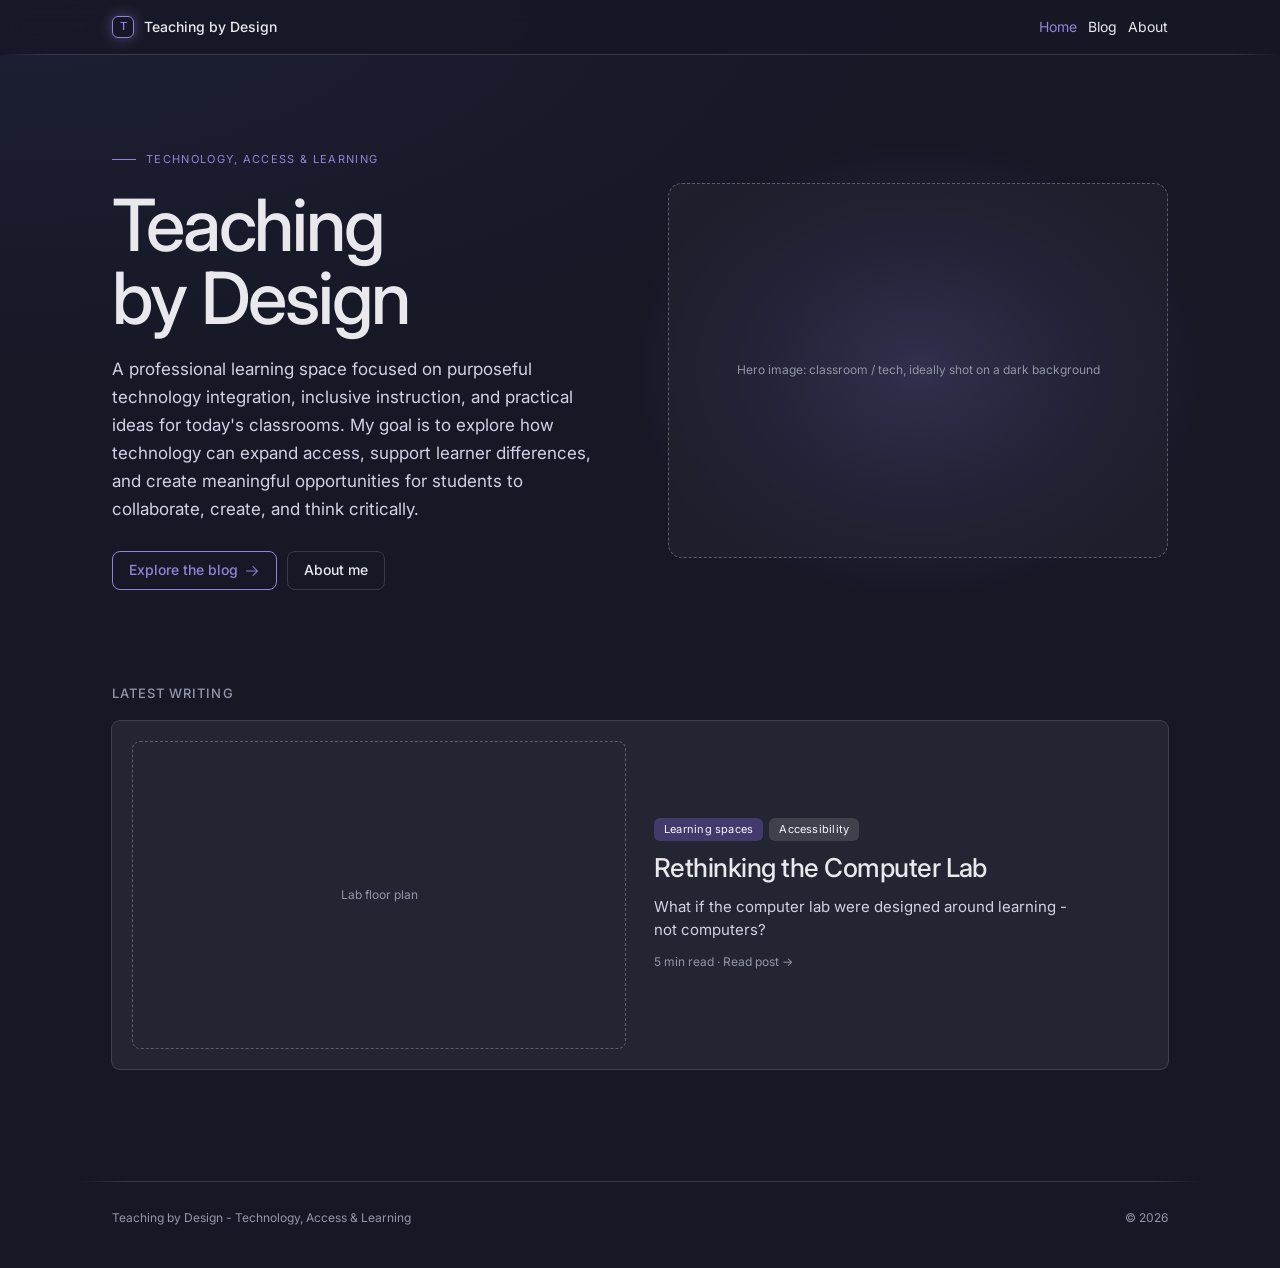
==== index.html @ f16581b7 "Add static HTML and CSS site from the design handover Plain HTML/CSS port of the Claude Design "Teac" ====
<!DOCTYPE html>
<html lang="en">
<head>
<meta charset="utf-8">
<meta name="viewport" content="width=device-width, initial-scale=1">
<title>Teaching by Design</title>
<meta name="description" content="A professional learning space focused on purposeful technology integration, inclusive instruction, and practical ideas for today's classrooms.">
<link rel="stylesheet" href="css/nocturne.css">
<link rel="stylesheet" href="css/site.css">
</head>
<body>
<div class="page">
  <header class="site-header">
    <nav class="nav container">
      <a href="index.html" class="nav-brand"><span class="brand-mark">T</span><span>Teaching by Design</span></a>
      <a href="index.html" aria-current="page">Home</a>
      <a href="blog.html">Blog</a>
      <a href="#">About</a>
    </nav>
    <div class="rule"></div>
  </header>

  <main>
    <section class="hero container">
      <div class="hero-text">
        <div class="eyebrow">Technology, Access &amp; Learning</div>
        <h1>Teaching by Design</h1>
        <p class="lede">A professional learning space focused on purposeful technology integration, inclusive instruction, and practical ideas for today's classrooms. My goal is to explore how technology can expand access, support learner differences, and create meaningful opportunities for students to collaborate, create, and think critically.</p>
        <div class="hero-actions">
          <a class="btn btn-primary" href="blog.html">Explore the blog
            <svg width="16" height="16" viewBox="0 0 256 256" fill="currentColor" aria-hidden="true"><path d="M221.66,133.66l-72,72a8,8,0,0,1-11.32-11.32L196.69,136H40a8,8,0,0,1,0-16H196.69L138.34,61.66a8,8,0,0,1,11.32-11.32l72,72A8,8,0,0,1,221.66,133.66Z"></path></svg>
          </a>
          <a class="btn btn-secondary" href="#">About me</a>
        </div>
      </div>
      <div class="hero-media">
        <div class="lighten">
          <div class="image-placeholder rounded-lg">Hero image: classroom / tech, ideally shot on a dark background</div>
        </div>
      </div>
    </section>

    <section class="latest container">
      <h6 class="section-label">Latest writing</h6>
      <a href="rethinking-the-computer-lab.html" class="card elev-sm feature-card">
        <div class="lighten">
          <div class="image-placeholder">Lab floor plan</div>
        </div>
        <div class="feature-card-text">
          <div class="tags"><span class="tag tag-accent">Learning spaces</span><span class="tag tag-neutral">Accessibility</span></div>
          <div class="post-title">Rethinking the Computer Lab</div>
          <p class="lede">What if the computer lab were designed around learning - not computers?</p>
          <div class="card-meta">5 min read · Read post →</div>
        </div>
      </a>
    </section>
  </main>

  <footer class="site-footer container">
    <span>Teaching by Design - Technology, Access &amp; Learning</span>
    <span>© 2026</span>
  </footer>
</div>
</body>
</html>
---- css/nocturne.css ----
/* Nocturne -  -  - design-system tokens and component classes. This file is the source of truth for the system's look; retune it here and see readme.md. */
@import url('https://fonts.googleapis.com/css2?family=Inter:wght@400;500;600;700&display=swap');

:root {
  --color-bg: #161826;
  --color-surface: #232532;
  --color-text: #e9e9ed;
  --color-accent: #9184d9; /* review round 7 (Barron): the accent moves to
     the product's blurple -  -  - OKLCH hue 289.2, the hue of the app's own Pro
     accent (#9a8fe0, --om-accent-pro) -  -  - at the same lightness the steel
     accent held (L 0.660, so the documented ratios survive) and chroma
     in the product blurple's own range (its token sits at C 0.118; the
     accent takes 0.125, from the old steel's 0.030):
     the accent now reads as an accent rather than another neutral. */
  --color-accent-2: #a7a1db; /* the machine-derived stand-in follows: same
     hue, same L 0.734, chroma at the same 2:3 proportion it held */
  --color-divider: color-mix(in srgb, #e9e9ed 16%, transparent);

  /* Tonal ramps -  -  - generated in OKLCH on one shared lightness scale, so the
     same step of any role matches the others in visual value. */
  --color-neutral-100: #f3f5fe;
  --color-neutral-200: #e4e7f5;
  --color-neutral-300: #cfd3e5;
  --color-neutral-400: #b2b6ca;
  --color-neutral-500: #9397ab;
  --color-neutral-600: #75798c;
  --color-neutral-700: #595d6c;
  --color-neutral-800: #3f424d;
  --color-neutral-900: #292b31;

  --color-accent-100: #f5f4ff;
  --color-accent-200: #e7e5fe;
  --color-accent-300: #d2cefd;
  --color-accent-400: #b5abfc;
  --color-accent-500: #968ae0;
  --color-accent-600: #796cbf;
  --color-accent-700: #5d5294;
  --color-accent-800: #423a6a;
  --color-accent-900: #2b2741;

  --color-accent-2-100: #f5f4ff;
  --color-accent-2-200: #e7e5fe;
  --color-accent-2-300: #d2cefd;
  --color-accent-2-400: #b5afe8;
  --color-accent-2-500: #9690c9;
  --color-accent-2-600: #7972a9;
  --color-accent-2-700: #5c5783;
  --color-accent-2-800: #423e5d;
  --color-accent-2-900: #2b293a;

  /* Deck section-divider ground -  -  - review round 3: saturation as presence.
     Dividers take a saturated deep indigo (hue 277, the neutral ramp's own
     family; C 0.094 -  -  - written when the accent held C 0.030, before the
     round-7 blurple raised it past the ground's) with a lighter bloom and
     a ghost tint of the same hue, while the slide grounds stay
     desaturated. Deck-scale fills only -  -  - not interface colors. */
  --color-section: #262a60;
  --color-section-glow: #353b80;
  --color-section-ghost: #4c5397;

  --font-heading: "Inter", system-ui, sans-serif;
  --font-heading-weight: 500;
  --font-body: "Inter", system-ui, sans-serif;

  --space-1: 2.8px;
  --space-2: 5.6px;
  --space-3: 8.4px;
  --space-4: 11.2px;
  --space-6: 16.8px;
  --space-8: 22.4px;

  --radius-sm: 4px;
  --radius-md: 8px;
  --radius-lg: 14px;

  /* Elevation -  -  - derived from the ground: soft ink-tinted shadows on a
     light theme, a hairline edge + ambient darkness on a dark one. */
  --shadow-sm: 0 0 0 1px #3f424d;
  --shadow-md: 0 0 0 1px #595d6c, 0 6px 18px rgba(0,0,0,0.55);
  --shadow-lg: 0 0 0 1px #9397ab, 0 16px 40px rgba(0,0,0,0.65);
}

body {
  background: var(--color-bg);
  color: var(--color-text);
  font-family: var(--font-body);
}
h1, h2, h3, h4 { font-family: var(--font-heading); font-weight: var(--font-heading-weight); }

.lighten{mix-blend-mode:lighten;background-color:transparent}

/* - �� - �� - �� - �� - �� - �� - �� - �� - �� - �� - �� - �� - �� - �� - �� - �� - �� - �� - �� - �� - �� - �� - �� - �� - �� - �� - �� - �� - �� - �� - �� - �� - �� - �� - �� - �� - �� - �� - �� - �� - �� - �� - �� - �� - �� - �� - �� - �� - �� - �� - �� - �� - �� - �� - �� - �� - �� - �� - �� - �� - �� - �� - �� - �� - �� - �� - �� - �� - �� - �� - �� - �� - �� - ��
   Components -  -  - built with the tokens above. Plain CSS
   on plain HTML: no JavaScript, no build step. Each class is documented in
   readme.md and demonstrated in foundations/ and components/.
 - �� - �� - �� - �� - �� - �� - �� - �� - �� - �� - �� - �� - �� - �� - �� - �� - �� - �� - �� - �� - �� - �� - �� - �� - �� - �� - �� - �� - �� - �� - �� - �� - �� - �� - �� - �� - �� - �� - �� - �� - �� - �� - �� - �� - �� - �� - �� - �� - �� - �� - �� - �� - �� - �� - �� - �� - �� - �� - �� - �� - �� - �� - �� - �� - �� - �� - �� - �� - �� - �� */

*, *::before, *::after { box-sizing: border-box; }
body { margin: 0; font-size: 15px; line-height: 1.55; font-weight: 400; }
h1, h2, h3, h4, h5, h6 {
  font-family: var(--font-heading); font-weight: var(--font-heading-weight);
  line-height: 1.12; letter-spacing: -0.015em; margin: 0 0 var(--space-2);
}
h1 { font-size: 42px; }
h2 { font-size: 32px; }
h3 { font-size: 25px; }
h4 { font-size: 20px; }
h5 { font-size: 16px; }
h6 { font-size: 13px; }
h6 { letter-spacing: 0.08em; text-transform: uppercase; }
p { margin: 0 0 var(--space-3); }
a { color: var(--color-accent); text-underline-offset: 3px; }
img { display: block; max-width: 100%; }
figure { margin: 0; }
figcaption {
  font-size: 11px; margin-top: var(--space-1);
  color: color-mix(in srgb, var(--color-text) 55%, transparent);
}
.text-muted { color: color-mix(in srgb, var(--color-text) 55%, transparent); }
:focus { outline: none; }
:focus-visible { outline: 2px solid var(--color-accent); outline-offset: 2px; }
::selection { background: color-mix(in srgb, var(--color-accent) 30%, transparent); }

/* -  -  - rules -  -  - */
/* Rules fade to transparent at both ends instead of stopping cleanly -  -  - a
   Nocturne signature. The ramp is 48px an end (one deck baseline unit),
   painted from the same divider token. Freestanding rules fade; box
   outlines, in-control separators, and short accent marks stay solid. */
.hr {
  height: 1px; border: 0; margin: var(--space-4) 0;
  background: linear-gradient(to right,
    transparent, var(--color-divider) 48px,
    var(--color-divider) calc(100% - 48px), transparent);
}

/* -  -  - buttons -  -  - */
.btn {
  display: inline-flex; align-items: center; justify-content: center; gap: 6px;
  cursor: pointer; text-decoration: none;
  font-family: var(--font-heading); font-weight: var(--font-heading-weight);
  font-size: 14px; line-height: 1.2; color: var(--color-text); /* matches the .input's 14px -  -  - 
     the pair sits side by side in sign-up rows */
  background: transparent; border: 1px solid transparent;
  padding: var(--space-2) calc(var(--space-3) * 1.2);
  border-radius: var(--radius-md);
}
.btn svg { display: block; }
.btn:disabled { opacity: 0.45; cursor: not-allowed; }
.btn-primary { color: var(--color-accent); border-color: var(--color-accent); }
.btn-primary:hover { background: color-mix(in srgb, var(--color-accent) 12%, transparent); }
.btn-primary:active { background: color-mix(in srgb, var(--color-accent) 22%, transparent); }
.btn-secondary { border-color: var(--color-divider); }
.btn-secondary:hover { background: color-mix(in srgb, var(--color-text) 7%, transparent); }
.btn-secondary:active { background: color-mix(in srgb, var(--color-text) 14%, transparent); }
.btn-ghost { color: var(--color-accent); padding-inline: var(--space-1); }
.btn-ghost:hover { background: color-mix(in srgb, var(--color-accent) 10%, transparent); }
.btn-ghost:active { background: color-mix(in srgb, var(--color-accent) 18%, transparent); }
.btn-icon { width: 36px; height: 36px; padding: 0; }
.btn-block { width: 100%; margin-top: var(--space-2); }

/* -  -  - forms -  -  - */
.field > label {
  display: block; font-size: 12px; margin-bottom: 5px;
  color: color-mix(in srgb, var(--color-text) 70%, transparent);
}
.input {
  width: 100%; min-height: 36px; padding: 6px 10px; font: inherit;
  font-size: 14px; color: var(--color-text); caret-color: var(--color-accent);
  background: var(--color-surface);
  border: 1px solid var(--color-divider); border-radius: var(--radius-md);
}
.input:hover { border-color: color-mix(in srgb, var(--color-text) 45%, transparent); }
.input:focus-visible { border-color: var(--color-accent); outline-offset: 0; }
textarea.input { min-height: 90px; resize: vertical; }
.radio { display: inline-flex; align-items: center; gap: 8px; cursor: pointer; font-size: 14px; }
.radio input, .seg-opt input {
  position: absolute; opacity: 0; width: 0; height: 0; pointer-events: none;
}
.radio .dot {
  width: 16px; height: 16px; flex: none; border-radius: 50%;
  border: 1.5px solid var(--color-divider);
}
.radio:hover .dot { border-color: var(--color-accent); }
.radio input:checked + .dot {
  border-color: var(--color-accent); background: var(--color-accent);
  box-shadow: inset 0 0 0 4px var(--color-bg);
}
.radio input:focus-visible + .dot { outline: 2px solid var(--color-accent); outline-offset: 2px; }
.seg {
  display: inline-flex; overflow: hidden;
  border: 1px solid var(--color-divider); border-radius: var(--radius-md);
}
.seg-opt {
  display: inline-flex; align-items: center; gap: 6px;
  padding: 7px 12px; font-size: 13px; cursor: pointer;
}
.seg-opt + .seg-opt { border-left: 1px solid var(--color-divider); }
.seg-opt:has(input:checked) { color: var(--color-accent); box-shadow: inset 0 0 0 1px var(--color-accent); }
.seg-opt:not(:has(input:checked)):hover { background: color-mix(in srgb, var(--color-text) 7%, transparent); }
.seg-opt:has(input:focus-visible) { outline: 2px solid var(--color-accent); outline-offset: -2px; }

/* -  -  - cards -  -  - */
.card {
  display: flex; flex-direction: column; gap: var(--space-2);
  padding: var(--space-3); border-radius: var(--radius-md); background: var(--color-surface);
}
.card-kicker { font-size: 10px; letter-spacing: 0.1em; text-transform: uppercase; color: var(--color-accent); }
.card-title {
  font-family: var(--font-heading); font-weight: var(--font-heading-weight);
  font-size: 17px; line-height: 1.2;
}
.card-body { margin: 0; font-size: 13px; opacity: 0.8; flex: 1; }
.card-meta {
  display: flex; align-items: center; gap: 6px; font-size: 11px;
  color: color-mix(in srgb, var(--color-text) 50%, transparent);
}
.elev-sm { box-shadow: var(--shadow-sm); }
.elev-md { box-shadow: var(--shadow-md); }
.elev-lg { box-shadow: var(--shadow-lg); }

/* -  -  - tags -  -  - */
.tag {
  display: inline-flex; align-items: center; font-size: 11px;
  letter-spacing: 0.02em; padding: 3px 10px;
  border-radius: calc(var(--radius-md) * 0.75);
}
.tag-accent { background: var(--color-accent-800); color: var(--color-accent-100); }
.tag-accent-2 { background: var(--color-accent-2-800); color: var(--color-accent-2-100); }
.tag-neutral { background: var(--color-neutral-800); color: var(--color-neutral-100); }
.tag-outline { border: 1px solid var(--color-accent); color: var(--color-accent); }

/* -  -  - navigation -  -  - */
.nav {
  display: flex; align-items: center; gap: var(--space-4);
  padding: var(--space-3) var(--space-4);
  border-bottom: none;
}
.nav-brand {
  font-family: var(--font-heading); font-weight: var(--font-heading-weight);
  font-size: 18px; margin-right: auto;
}
.nav a { color: inherit; text-decoration: none; font-size: 14px; }
.nav a:hover, .nav a[aria-current='page'] { color: var(--color-accent); }

/* -  -  - tables -  -  - */
.table { width: 100%; border-collapse: collapse; font-size: 14px; }
.table th {
  text-align: left; font-size: 11px; letter-spacing: 0.08em; text-transform: uppercase;
  color: color-mix(in srgb, var(--color-text) 60%, transparent);
  padding: var(--space-2); border-bottom: 1px solid transparent; /* keeps layout; the row paints the fading rule */
}
.table td {
  padding: var(--space-2);
  border-bottom: 1px solid transparent;
}
/* Row rules as row-level strips so the end-fade spans the row, not each cell. */
.table thead tr {
  background: linear-gradient(to right,
    transparent, var(--color-divider) 48px,
    var(--color-divider) calc(100% - 48px), transparent) no-repeat bottom / 100% 1px;
}
.table tbody tr {
  background: linear-gradient(to right,
    transparent, color-mix(in srgb, var(--color-text) 8%, transparent) 48px,
    color-mix(in srgb, var(--color-text) 8%, transparent) calc(100% - 48px), transparent) no-repeat bottom / 100% 1px;
}
.table tbody tr:hover {
  /* the hover tint layers over the row rule, which keeps painting */
  background:
    linear-gradient(color-mix(in srgb, var(--color-text) 4%, transparent),
                    color-mix(in srgb, var(--color-text) 4%, transparent)) no-repeat 0 0 / 100% 100%,
    linear-gradient(to right,
      transparent, color-mix(in srgb, var(--color-text) 8%, transparent) 48px,
      color-mix(in srgb, var(--color-text) 8%, transparent) calc(100% - 48px), transparent) no-repeat bottom / 100% 1px;
}

/* -  -  - dialog -  -  - */
.dialog-backdrop {
  position: fixed; inset: 0; display: grid; place-items: center;
  padding: var(--space-4);
  background: color-mix(in srgb, var(--color-neutral-900) 50%, transparent);
}
.dialog {
  width: min(440px, 100%); display: flex; flex-direction: column; gap: var(--space-3);
  padding: var(--space-4); border-radius: var(--radius-lg);
  background: var(--color-surface); box-shadow: var(--shadow-lg);
}
.dialog-title {
  font-family: var(--font-heading); font-weight: var(--font-heading-weight);
  font-size: 20px;
}
.dialog-body { font-size: 14px; opacity: 0.85; }
.dialog-actions { display: flex; justify-content: flex-end; gap: var(--space-2); margin-top: var(--space-2); }
---- css/site.css ----
/* Site layout for Teaching by Design, built on the Nocturne tokens in nocturne.css. */

html { scroll-behavior: smooth; }
body {
  background: radial-gradient(120% 70% at 0% 0%, #1d2033 0%, var(--color-bg) 60%) fixed var(--color-bg);
}
a { color: var(--color-accent); }
a:hover { color: var(--color-accent-300); }

.page { min-height: 100vh; display: flex; flex-direction: column; }
main { flex: 1; }
.container { max-width: 1120px; margin: 0 auto; width: 100%; }

/* Rules fade to transparent at both ends. */
.rule {
  height: 1px;
  background: linear-gradient(to right, transparent, var(--color-divider) 48px, var(--color-divider) calc(100% - 48px), transparent);
}

/* -  -  - header -  -  - */
.site-header {
  position: sticky; top: 0; z-index: 5;
  background: color-mix(in srgb, var(--color-bg) 82%, transparent);
  backdrop-filter: blur(10px);
}
.site-header .nav { padding: 16px 32px; }
.nav-brand { display: flex; align-items: center; gap: 10px; font-size: 16px; }
.brand-mark {
  width: 22px; height: 22px; border-radius: 6px;
  border: 1px solid var(--color-accent);
  box-shadow: 0 0 14px color-mix(in srgb, var(--color-accent) 45%, transparent);
  display: grid; place-items: center; font-size: 11px; color: var(--color-accent);
}

/* -  -  - footer -  -  - */
.site-footer {
  padding: 28px 32px 40px;
  display: flex; gap: 16px; justify-content: space-between; flex-wrap: wrap;
  font-size: 12px; color: var(--color-neutral-500);
  background: linear-gradient(to right, transparent, var(--color-divider) 48px, var(--color-divider) calc(100% - 48px), transparent) no-repeat top / 100% 1px;
}

/* -  -  - shared bits -  -  - */
.eyebrow {
  display: flex; align-items: center; gap: 10px;
  font-size: 11px; letter-spacing: 0.12em; text-transform: uppercase; color: var(--color-accent);
}
.eyebrow::before { content: ""; width: 24px; height: 1px; background: var(--color-accent); }
.lede { margin: 0; color: var(--color-neutral-300); text-wrap: pretty; }
.tags { display: flex; gap: 6px; flex-wrap: wrap; }
.section-label { margin: 0; color: var(--color-neutral-500); }

/* Image placeholder: swap for an <img> inside the .lighten wrapper once photographs exist. */
.image-placeholder {
  width: 100%; height: 100%;
  display: grid; place-items: center; padding: 16px; text-align: center;
  border: 1px dashed var(--color-neutral-700); border-radius: var(--radius-md);
  background: color-mix(in srgb, var(--color-surface) 60%, transparent);
  font-size: 12px; color: var(--color-neutral-500);
}
.image-placeholder.rounded-lg { border-radius: var(--radius-lg); }
.lighten img { width: 100%; height: 100%; object-fit: cover; border-radius: var(--radius-md); }

/* -  -  - home -  -  - */
.hero {
  padding: 96px 32px 72px;
  display: grid; grid-template-columns: repeat(auto-fit, minmax(min(100%, 420px), 1fr));
  gap: 56px; align-items: center;
}
.hero-text { display: flex; flex-direction: column; gap: 20px; max-width: 540px; }
.hero h1 {
  font-size: clamp(44px, 6vw, 72px); line-height: 1.02; letter-spacing: -0.03em;
  margin: 0; text-wrap: balance;
}
.hero .lede { font-size: 17px; line-height: 1.65; }
.hero-actions { display: flex; gap: 10px; flex-wrap: wrap; margin-top: 8px; }
.hero-actions .btn { padding: 10px 16px; }
.hero-media { position: relative; }
.hero-media::before {
  content: ""; position: absolute; inset: -40px; pointer-events: none;
  background: radial-gradient(closest-side, color-mix(in srgb, var(--color-accent) 22%, transparent), transparent);
}
.hero-media .lighten { position: relative; aspect-ratio: 4 / 3; }

.latest { padding: 24px 32px 112px; display: flex; flex-direction: column; gap: 20px; }
.feature-card {
  text-decoration: none; color: inherit;
  display: grid; grid-template-columns: repeat(auto-fit, minmax(min(100%, 280px), 1fr));
  gap: 28px; padding: 20px; align-items: center;
}
a.feature-card:hover { color: inherit; box-shadow: var(--shadow-md); }
.feature-card .lighten { aspect-ratio: 16 / 10; }
.feature-card-text { display: flex; flex-direction: column; gap: 12px; padding-right: 12px; }
.post-title { font-size: 26px; line-height: 1.15; letter-spacing: -0.02em; font-weight: 500; text-wrap: balance; }
.feature-card .lede { font-size: 15px; }
.feature-card .card-meta { font-size: 12px; color: var(--color-neutral-500); }

/* -  -  - blog index -  -  - */
.blog { padding: 80px 32px 112px; display: flex; flex-direction: column; gap: 40px; }
.blog-intro { display: flex; flex-direction: column; gap: 12px; max-width: 620px; }
.blog-intro h1 { margin: 0; font-size: 48px; letter-spacing: -0.03em; }
.blog-intro .lede { font-size: 16px; }
.post-list { display: flex; flex-direction: column; }
.post-row {
  text-decoration: none; color: inherit;
  display: grid; grid-template-columns: 120px minmax(0, 1fr) 220px; gap: 32px;
  padding: 28px 0; align-items: start;
  background: linear-gradient(to right, transparent, var(--color-divider) 48px, var(--color-divider) calc(100% - 48px), transparent) no-repeat top / 100% 1px;
}
a.post-row:hover {
  color: inherit;
  background:
    linear-gradient(to right, transparent, var(--color-divider) 48px, var(--color-divider) calc(100% - 48px), transparent) no-repeat top / 100% 1px,
    radial-gradient(60% 100% at 30% 50%, color-mix(in srgb, var(--color-accent) 8%, transparent), transparent);
}
.post-row-meta { font-size: 12px; color: var(--color-neutral-500); padding-top: 6px; letter-spacing: 0.04em; }
.post-row-text { display: flex; flex-direction: column; gap: 10px; }
.post-row .post-title { font-size: 28px; }
.post-row .lede { max-width: 560px; }
.post-row .tags { margin-top: 4px; }
.post-row .lighten { aspect-ratio: 4 / 3; }

@media (max-width: 760px) {
  .post-row { grid-template-columns: minmax(0, 1fr); gap: 16px; }
  .post-row .lighten { max-width: 320px; }
}

/* -  -  - post -  -  - */
.post { padding: 72px 32px 112px; }
.back-link { font-size: 13px; text-decoration: none; display: inline-flex; gap: 6px; align-items: center; }
.post-header { display: flex; flex-direction: column; gap: 18px; max-width: 780px; margin: 28px 0 40px; }
.post-header h1 {
  margin: 0; font-size: clamp(38px, 5vw, 60px); line-height: 1.04;
  letter-spacing: -0.03em; text-wrap: balance;
}
.post-header .lede { font-size: 21px; line-height: 1.45; }
.post-byline { font-size: 12px; color: var(--color-neutral-500); }

.post-layout { display: grid; grid-template-columns: 180px minmax(0, 1fr); gap: 64px; align-items: start; }
.toc { position: sticky; top: 96px; display: flex; flex-direction: column; gap: 4px; font-size: 13px; }
.toc-label {
  font-size: 10px; letter-spacing: 0.12em; text-transform: uppercase;
  color: var(--color-neutral-500); margin-bottom: 8px;
}
.toc a {
  color: var(--color-neutral-400); text-decoration: none;
  padding: 5px 0 5px 12px; border-left: 1px solid var(--color-neutral-800);
}
.toc a:hover { color: var(--color-accent); border-left-color: var(--color-accent); }

@media (max-width: 860px) {
  .post-layout { grid-template-columns: minmax(0, 1fr); }
  .toc { display: none; }
}

.prose {
  display: flex; flex-direction: column; gap: 20px; max-width: 680px;
  font-size: 17px; line-height: 1.75; color: var(--color-neutral-200);
}
.prose p { margin: 0; text-wrap: pretty; }
.prose strong { color: var(--color-text); font-weight: 500; }
.prose strong.highlight { color: var(--color-accent-300); }
.prose h3 { margin: 28px 0 0; font-size: 26px; color: var(--color-text); scroll-margin-top: 96px; }
.prose h6 { margin: 40px 0 0; color: var(--color-neutral-500); scroll-margin-top: 96px; }
.prose figure { margin: 12px 0; }
.prose figure .lighten { aspect-ratio: 16 / 10; }
.prose blockquote {
  margin: 16px 0; padding: 8px 0 8px 24px; border-left: 2px solid var(--color-accent);
  font-size: 28px; line-height: 1.3; letter-spacing: -0.02em; color: var(--color-text); text-wrap: balance;
}

.zones { display: grid; grid-template-columns: repeat(auto-fit, minmax(min(100%, 200px), 1fr)); gap: 10px; margin: 4px 0; }
.zone { gap: 6px; padding: 14px 16px; }
.zone-number { font-size: 11px; color: var(--color-accent); letter-spacing: 0.08em; }
.zone-name { font-size: 15px; font-weight: 500; color: var(--color-text); line-height: 1.3; }
.zone-desc { font-size: 13px; line-height: 1.5; color: var(--color-neutral-400); }

.features .tag { font-size: 12px; padding: 4px 10px; }

.references {
  margin: 0; padding-left: 20px; display: flex; flex-direction: column; gap: 12px;
  font-size: 14px; line-height: 1.6; color: var(--color-neutral-400);
}
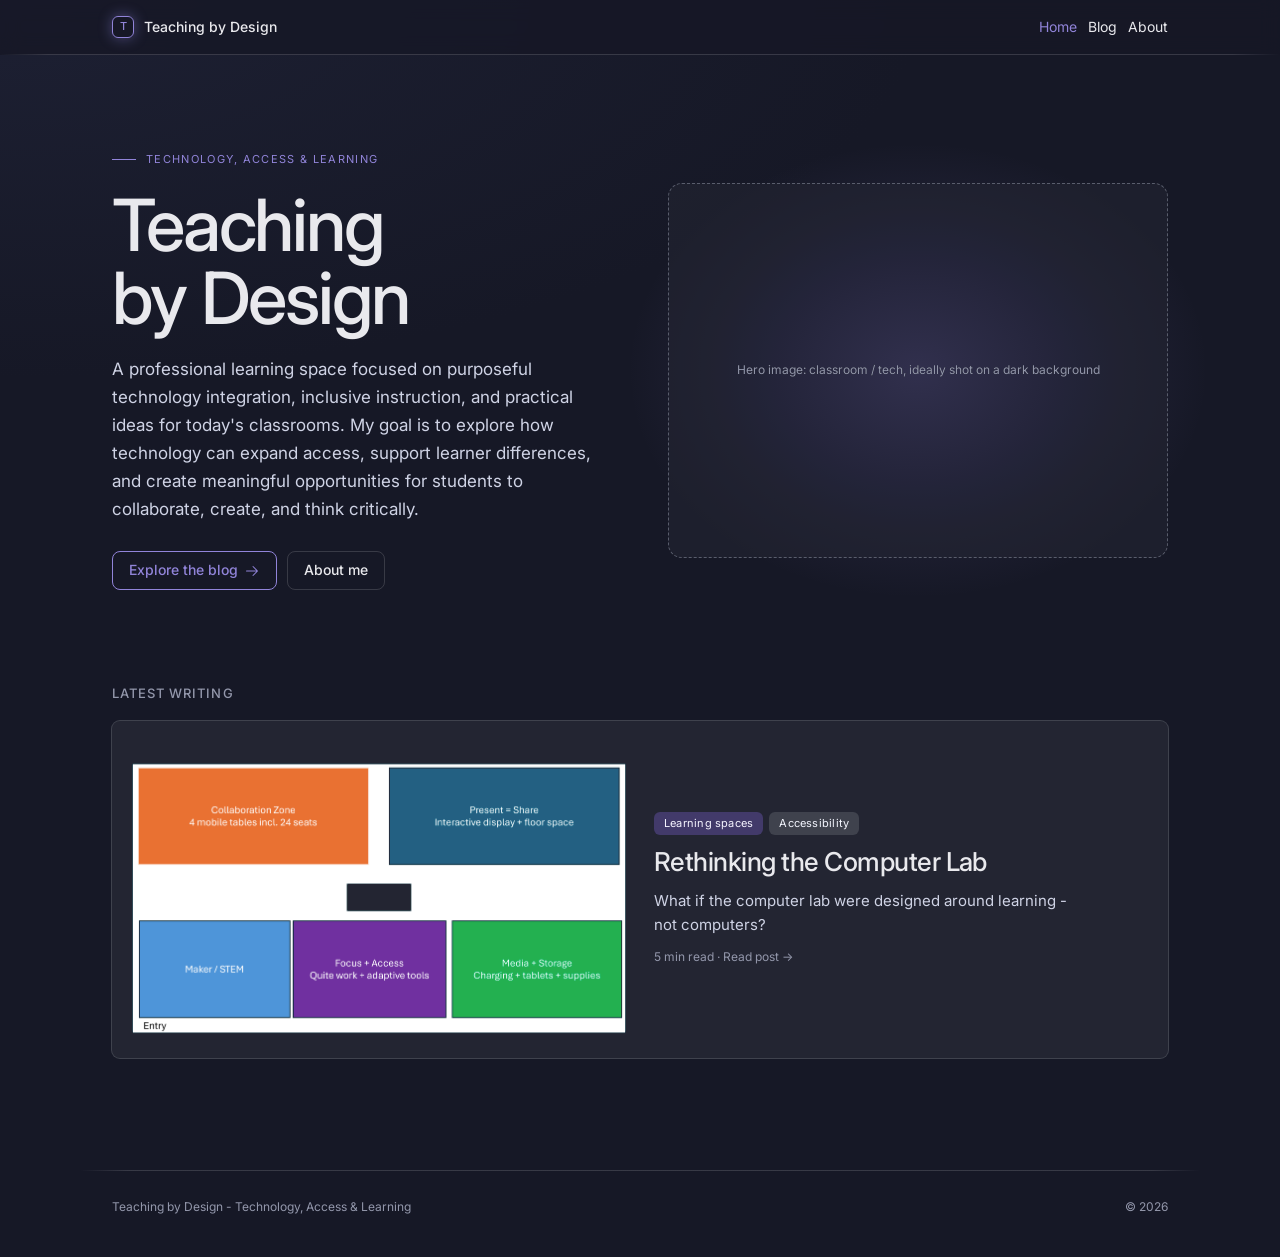
==== commit 04c25d5a: "Use the conceptual floor plan image for the computer lab post Replaces the floor-plan placeholders o" ====
--- a/index.html
+++ b/index.html
@@ -43,8 +43,8 @@
     <section class="latest container">
       <h6 class="section-label">Latest writing</h6>
       <a href="rethinking-the-computer-lab.html" class="card elev-sm feature-card">
-        <div class="lighten">
-          <div class="image-placeholder">Lab floor plan</div>
+        <div class="lighten fit">
+          <img src="images/floor-plan.png" alt="Conceptual floor plan of the lab: Collaboration Zone and Present + Share zone along the back wall, Maker/STEM, Focus + Access and Media + Storage zones along the front, entry at the front left">
         </div>
         <div class="feature-card-text">
           <div class="tags"><span class="tag tag-accent">Learning spaces</span><span class="tag tag-neutral">Accessibility</span></div>
--- a/css/site.css
+++ b/css/site.css
@@ -181,3 +181,7 @@
   margin: 0; padding-left: 20px; display: flex; flex-direction: column; gap: 12px;
   font-size: 14px; line-height: 1.6; color: var(--color-neutral-400);
 }
+
+/* Diagrams keep their own proportions so no labels are cropped. */
+main .lighten.fit { aspect-ratio: auto; }
+main .lighten.fit img { height: auto; }
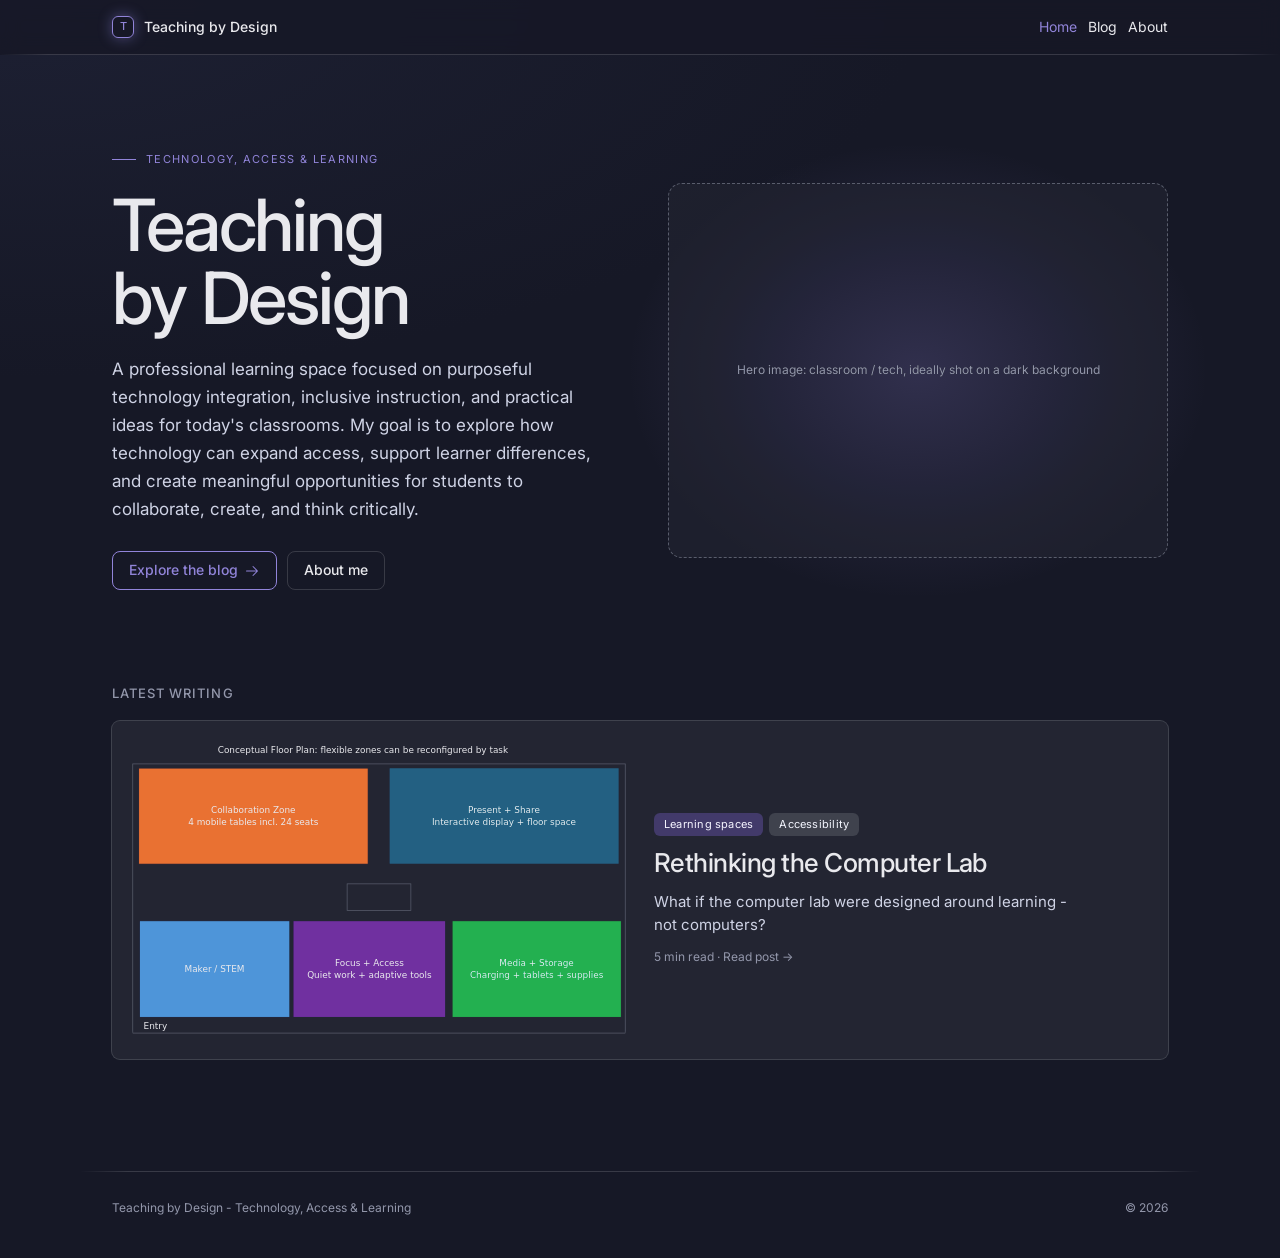
==== commit c9f2ff3f: "Redraw the floor plan as a dark-ground SVG with corrected labels The supplied PNG had a white ground" ====
--- a/index.html
+++ b/index.html
@@ -44,7 +44,7 @@
       <h6 class="section-label">Latest writing</h6>
       <a href="rethinking-the-computer-lab.html" class="card elev-sm feature-card">
         <div class="lighten fit">
-          <img src="images/floor-plan.png" alt="Conceptual floor plan of the lab: Collaboration Zone and Present + Share zone along the back wall, Maker/STEM, Focus + Access and Media + Storage zones along the front, entry at the front left">
+          <img src="images/floor-plan.svg" alt="Conceptual floor plan of the lab: Collaboration Zone and Present + Share zone along the back wall, Maker/STEM, Focus + Access and Media + Storage zones along the front, entry at the front left">
         </div>
         <div class="feature-card-text">
           <div class="tags"><span class="tag tag-accent">Learning spaces</span><span class="tag tag-neutral">Accessibility</span></div>
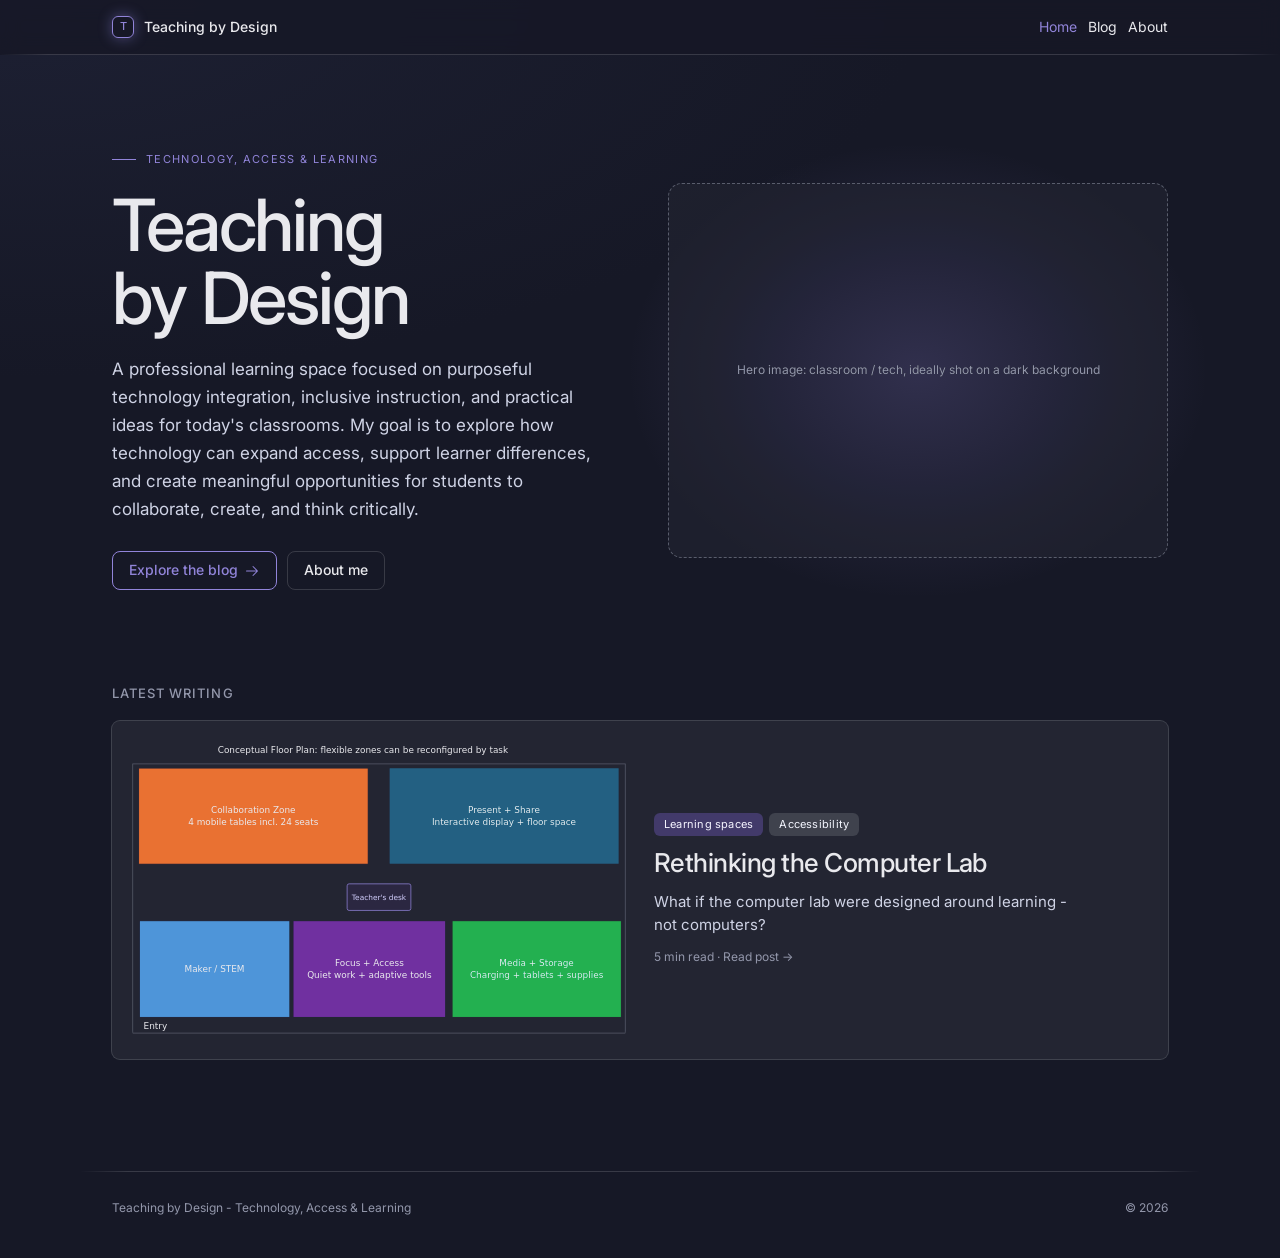
==== commit 9d9216fd: "Label the teacher's desk on the floor plan in the site accent The unlabeled center rectangle is the " ====
--- a/index.html
+++ b/index.html
@@ -44,7 +44,7 @@
       <h6 class="section-label">Latest writing</h6>
       <a href="rethinking-the-computer-lab.html" class="card elev-sm feature-card">
         <div class="lighten fit">
-          <img src="images/floor-plan.svg" alt="Conceptual floor plan of the lab: Collaboration Zone and Present + Share zone along the back wall, Maker/STEM, Focus + Access and Media + Storage zones along the front, entry at the front left">
+          <img src="images/floor-plan.svg" alt="Conceptual floor plan of the lab: Collaboration Zone and Present + Share zone along the back wall, Maker/STEM, Focus + Access and Media + Storage zones along the front, the teacher's desk in the middle, entry at the front left">
         </div>
         <div class="feature-card-text">
           <div class="tags"><span class="tag tag-accent">Learning spaces</span><span class="tag tag-neutral">Accessibility</span></div>
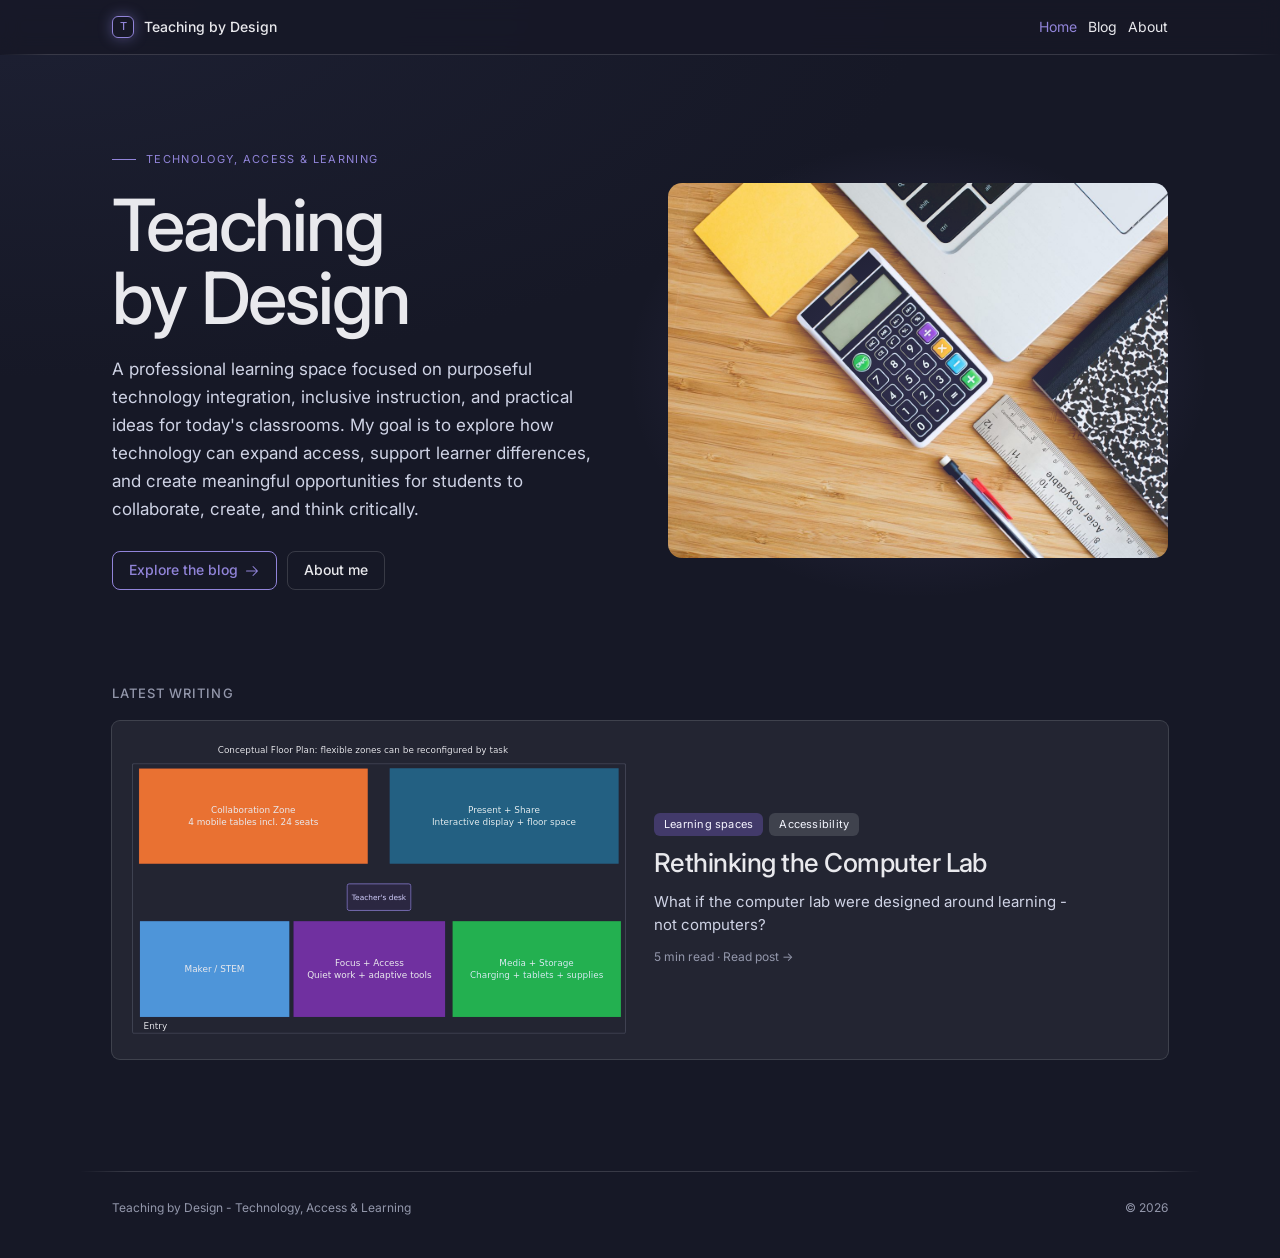
==== commit 701c0662: "Use the school-supplies photo for the home hero and blog thumbnail One 1200x900 center crop (about 2" ====
--- a/index.html
+++ b/index.html
@@ -35,7 +35,7 @@
       </div>
       <div class="hero-media">
         <div class="lighten">
-          <div class="image-placeholder rounded-lg">Hero image: classroom / tech, ideally shot on a dark background</div>
+          <img src="images/school-supplies.jpg" alt="Calculator, laptop, notebook, ruler and pencil on a wooden desk" width="1200" height="900">
         </div>
       </div>
     </section>
--- a/css/site.css
+++ b/css/site.css
@@ -81,6 +81,7 @@
   background: radial-gradient(closest-side, color-mix(in srgb, var(--color-accent) 22%, transparent), transparent);
 }
 .hero-media .lighten { position: relative; aspect-ratio: 4 / 3; }
+.hero-media img { border-radius: var(--radius-lg); }
 
 .latest { padding: 24px 32px 112px; display: flex; flex-direction: column; gap: 20px; }
 .feature-card {
@@ -185,3 +186,34 @@
 /* Diagrams keep their own proportions so no labels are cropped. */
 main .lighten.fit { aspect-ratio: auto; }
 main .lighten.fit img { height: auto; }
+
+/* Budget chart. Categorical series colors are validated for CVD separation
+   and 3:1 contrast against --color-bg; keep this order when adding series. */
+.budget {
+  --series-1: #3987e5;
+  --series-2: #d95926;
+  --series-3: #199e70;
+  --series-4: #c98500;
+  --series-5: #d55181;
+  display: grid; grid-template-columns: repeat(auto-fit, minmax(min(100%, 240px), 1fr));
+  gap: 24px 32px; align-items: center;
+}
+.budget figcaption { grid-column: 1 / -1; }
+.budget-donut { width: 100%; max-width: 280px; }
+.budget-total { font-size: 26px; font-weight: 500; letter-spacing: -0.02em; fill: var(--color-text); text-anchor: middle; }
+.budget-total-label { font-size: 11px; fill: var(--color-neutral-400); text-anchor: middle; }
+.budget-table { width: 100%; border-collapse: collapse; font-size: 14px; line-height: 1.4; }
+.budget-table th, .budget-table td { padding: 8px 0; text-align: left; font-weight: 400; }
+.budget-table thead th {
+  font-size: 11px; letter-spacing: 0.08em; text-transform: uppercase; color: var(--color-neutral-500);
+}
+.budget-table tbody th { color: var(--color-neutral-200); }
+.budget-table td { text-align: right; padding-left: 12px; color: var(--color-text); font-variant-numeric: tabular-nums; }
+.budget-table thead th:not(:first-child) { text-align: right; }
+.budget-table tbody tr {
+  background: linear-gradient(to right, transparent, var(--color-divider) 48px, var(--color-divider) calc(100% - 48px), transparent) no-repeat top / 100% 1px;
+}
+.swatch {
+  display: inline-block; width: 10px; height: 10px; border-radius: 2px;
+  margin-right: 8px; vertical-align: 0; background: var(--swatch);
+}
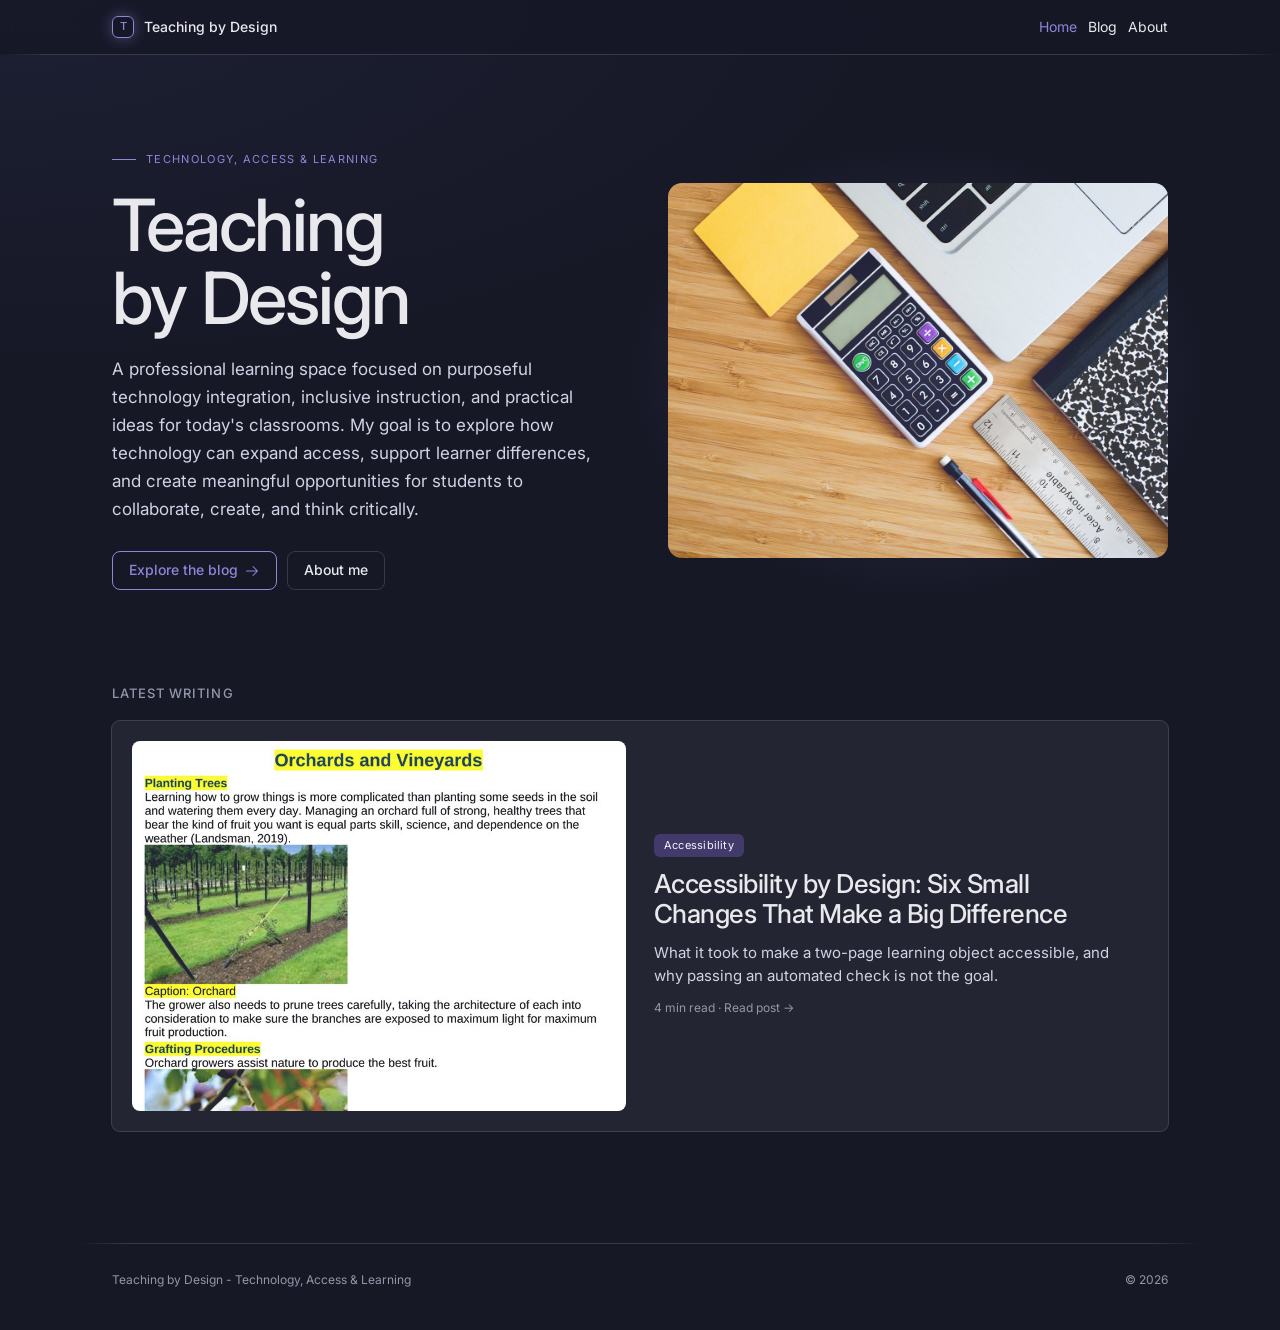
==== commit d8eaa2de: "Feature the accessibility post as the latest writing on the home page Co-Authored-By: Claude Opus 5." ====
--- a/index.html
+++ b/index.html
@@ -42,15 +42,15 @@
 
     <section class="latest container">
       <h6 class="section-label">Latest writing</h6>
-      <a href="rethinking-the-computer-lab.html" class="card elev-sm feature-card">
+      <a href="accessibility-by-design.html" class="card elev-sm feature-card">
         <div class="lighten fit">
-          <img src="images/floor-plan.svg" alt="Conceptual floor plan of the lab: Collaboration Zone and Present + Share zone along the back wall, Maker/STEM, Focus + Access and Media + Storage zones along the front, the teacher's desk in the middle, entry at the front left">
+          <img src="images/accessibility/thumbnail.jpg" alt="The top of the revised Orchards and Vineyards learning object, with its headings highlighted" width="800" height="600">
         </div>
         <div class="feature-card-text">
-          <div class="tags"><span class="tag tag-accent">Learning spaces</span><span class="tag tag-neutral">Accessibility</span></div>
-          <div class="post-title">Rethinking the Computer Lab</div>
-          <p class="lede">What if the computer lab were designed around learning - not computers?</p>
-          <div class="card-meta">5 min read · Read post →</div>
+          <div class="tags"><span class="tag tag-accent">Accessibility</span></div>
+          <div class="post-title">Accessibility by Design: Six Small Changes That Make a Big Difference</div>
+          <p class="lede">What it took to make a two-page learning object accessible, and why passing an automated check is not the goal.</p>
+          <div class="card-meta">4 min read · Read post →</div>
         </div>
       </a>
     </section>
--- a/css/site.css
+++ b/css/site.css
@@ -217,3 +217,13 @@
   display: inline-block; width: 10px; height: 10px; border-radius: 2px;
   margin-right: 8px; vertical-align: 0; background: var(--swatch);
 }
+
+.prose ol.steps { margin: 0; padding-left: 24px; display: flex; flex-direction: column; gap: 14px; }
+.prose ol.steps li::marker { color: var(--color-accent); }
+.prose > h3:first-child { margin-top: 0; }
+
+/* Document page scans shown side by side; each links to its full-size image. */
+.doc-pages { display: grid; grid-template-columns: repeat(auto-fit, minmax(min(100%, 240px), 1fr)); gap: 12px; }
+.doc-pages a { display: block; border-radius: var(--radius-md); }
+.doc-pages a:hover img { box-shadow: var(--shadow-md); }
+.doc-pages img { width: 100%; height: auto; border-radius: var(--radius-md); box-shadow: var(--shadow-sm); }
